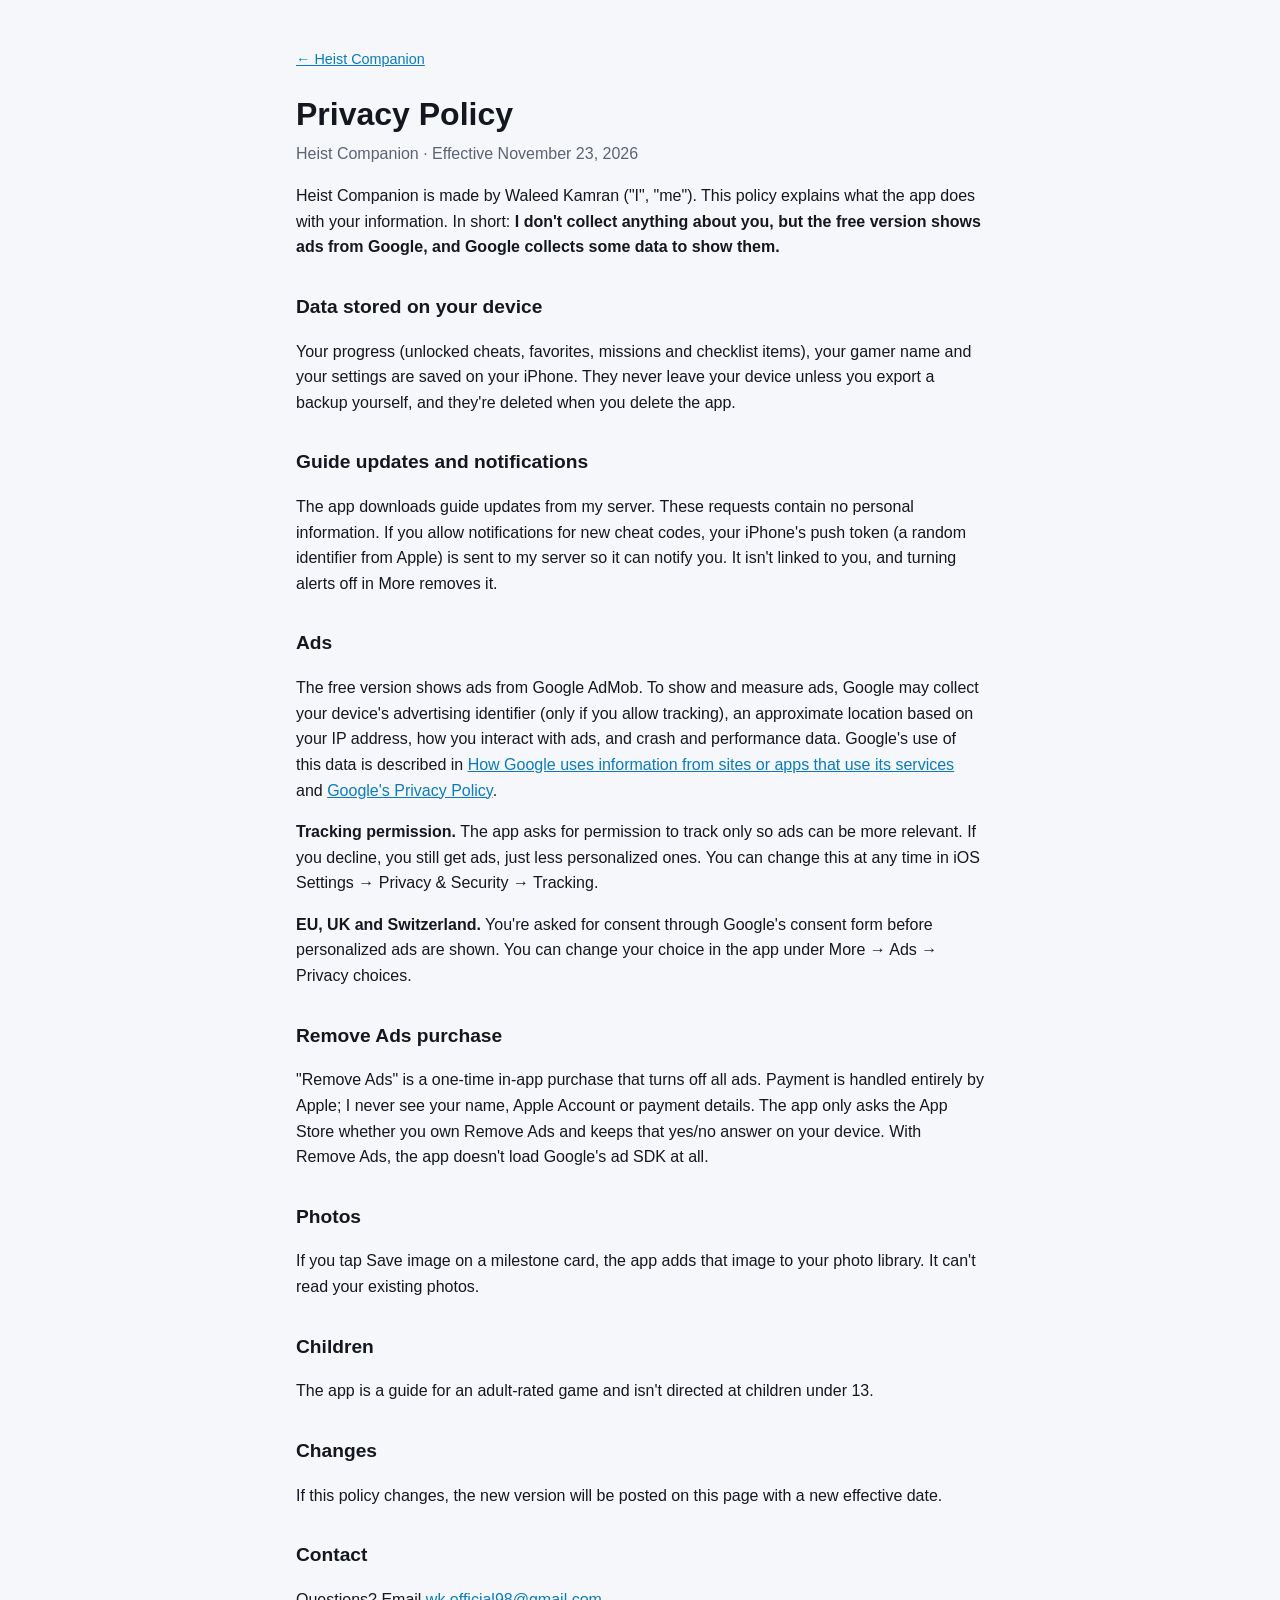
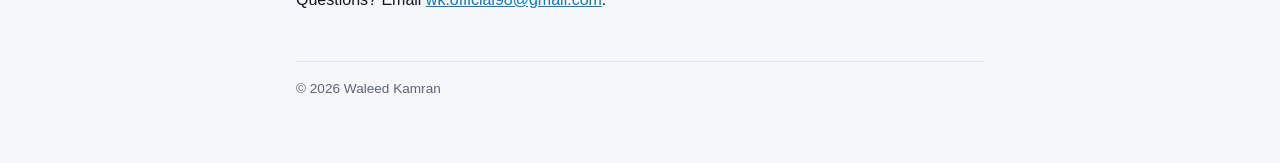
==== heist-companion/privacy.html @ 7ec5198a "Add Heist Companion support and privacy pages Co-Authored-By: Claude Opus 5.5 <noreply@anthropic.com" ====
<!doctype html>
<html lang="en">
<head>
  <meta charset="utf-8">
  <meta name="viewport" content="width=device-width, initial-scale=1">
  <title>Heist Companion — Privacy Policy</title>
  <link rel="stylesheet" href="../style.css">
</head>
<body>
<main>
  <nav><a href="./">&larr; Heist Companion</a></nav>
  <h1>Privacy Policy</h1>
  <p class="muted">Heist Companion · Effective November 23, 2026</p>

  <p>Heist Companion is made by Waleed Kamran ("I", "me"). This policy explains what the app does with your information. In short: <strong>I don't collect anything about you, but the free version shows ads from Google, and Google collects some data to show them.</strong></p>

  <h2>Data stored on your device</h2>
  <p>Your progress (unlocked cheats, favorites, missions and checklist items), your gamer name and your settings are saved on your iPhone. They never leave your device unless you export a backup yourself, and they're deleted when you delete the app.</p>

  <h2>Guide updates and notifications</h2>
  <p>The app downloads guide updates from my server. These requests contain no personal information. If you allow notifications for new cheat codes, your iPhone's push token (a random identifier from Apple) is sent to my server so it can notify you. It isn't linked to you, and turning alerts off in More removes it.</p>

  <h2>Ads</h2>
  <p>The free version shows ads from Google AdMob. To show and measure ads, Google may collect your device's advertising identifier (only if you allow tracking), an approximate location based on your IP address, how you interact with ads, and crash and performance data. Google's use of this data is described in <a href="https://policies.google.com/technologies/ads">How Google uses information from sites or apps that use its services</a> and <a href="https://policies.google.com/privacy">Google's Privacy Policy</a>.</p>
  <p><strong>Tracking permission.</strong> The app asks for permission to track only so ads can be more relevant. If you decline, you still get ads, just less personalized ones. You can change this at any time in iOS Settings → Privacy &amp; Security → Tracking.</p>
  <p><strong>EU, UK and Switzerland.</strong> You're asked for consent through Google's consent form before personalized ads are shown. You can change your choice in the app under More → Ads → Privacy choices.</p>

  <h2>Remove Ads purchase</h2>
  <p>"Remove Ads" is a one-time in-app purchase that turns off all ads. Payment is handled entirely by Apple; I never see your name, Apple Account or payment details. The app only asks the App Store whether you own Remove Ads and keeps that yes/no answer on your device. With Remove Ads, the app doesn't load Google's ad SDK at all.</p>

  <h2>Photos</h2>
  <p>If you tap Save image on a milestone card, the app adds that image to your photo library. It can't read your existing photos.</p>

  <h2>Children</h2>
  <p>The app is a guide for an adult-rated game and isn't directed at children under 13.</p>

  <h2>Changes</h2>
  <p>If this policy changes, the new version will be posted on this page with a new effective date.</p>

  <h2>Contact</h2>
  <p>Questions? Email <a href="mailto:wk.official98@gmail.com">wk.official98@gmail.com</a>.</p>

  <footer>&copy; 2026 Waleed Kamran</footer>
</main>
</body>
</html>
---- style.css ----
:root{--bg:#0d0f14;--card:#161a22;--text:#e8eaf0;--muted:#9aa3b2;--accent:#4fd1ff;--line:#262c38;--btn-text:#0d0f14}
@media (prefers-color-scheme: light){:root{--bg:#f6f7fa;--card:#fff;--text:#14171f;--muted:#5b6474;--accent:#0a7bbd;--line:#e1e4ea;--btn-text:#fff}}
*{box-sizing:border-box}
body{margin:0;background:var(--bg);color:var(--text);font:16px/1.6 -apple-system,BlinkMacSystemFont,"Segoe UI",Roboto,sans-serif}
main{max-width:720px;margin:0 auto;padding:48px 16px 64px}
h1{font-size:2rem;line-height:1.2;margin:0 0 8px}
h2{font-size:1.2rem;margin:32px 0 8px}
a{color:var(--accent)}
ul{padding-left:20px}
.muted{color:var(--muted);margin-top:0}
nav{font-size:.9rem;margin-bottom:24px}
.card{display:flex;gap:16px;align-items:center;background:var(--card);border:1px solid var(--line);border-radius:16px;padding:16px;margin:16px 0;text-decoration:none;color:var(--text)}
.card:hover{border-color:var(--accent)}
.card img{width:64px;height:64px;border-radius:14px;flex:none}
.card strong{display:block;font-size:1.1rem}
.card span{color:var(--muted)}
.hero{display:flex;gap:20px;align-items:center;margin-bottom:8px}
.hero img{width:96px;height:96px;border-radius:22px;flex:none}
@media (max-width:480px){.hero{flex-direction:column;align-items:flex-start}}
.button{display:inline-block;background:var(--accent);color:var(--btn-text);padding:10px 18px;border-radius:10px;text-decoration:none;font-weight:600}
footer{color:var(--muted);font-size:.85rem;margin-top:48px;border-top:1px solid var(--line);padding-top:16px}
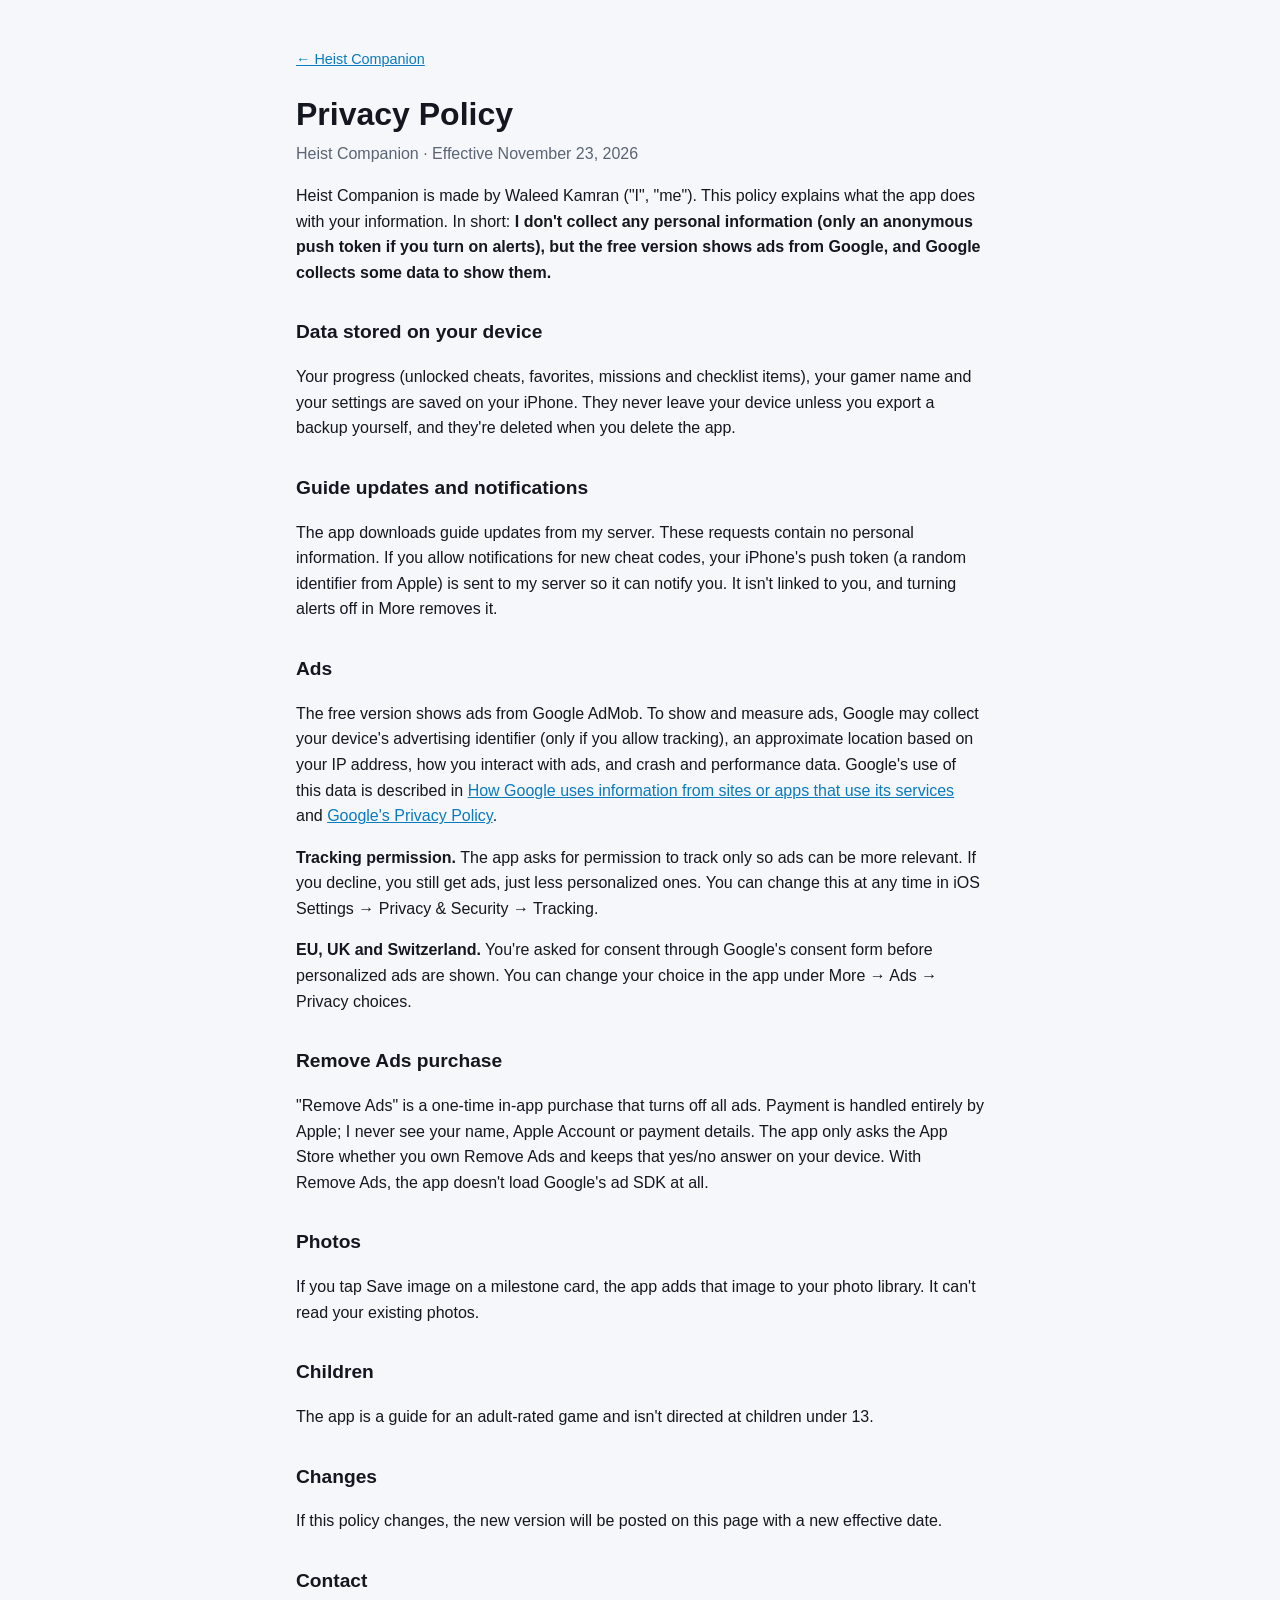
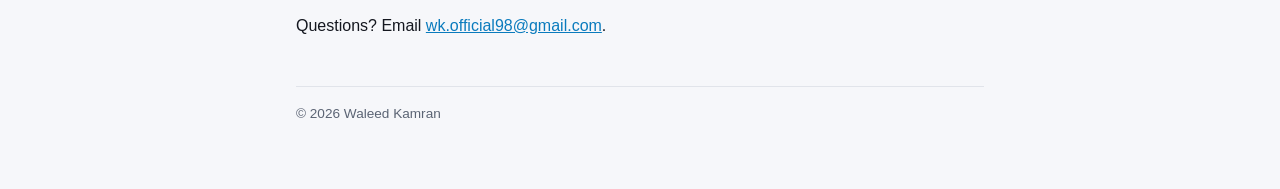
==== commit 44b3d68a: "Heist Companion privacy: mention push token in the summary Co-Authored-By: Claude Opus 5.5 <noreply@" ====
--- a/heist-companion/privacy.html
+++ b/heist-companion/privacy.html
@@ -12,7 +12,7 @@
   <h1>Privacy Policy</h1>
   <p class="muted">Heist Companion · Effective November 23, 2026</p>
 
-  <p>Heist Companion is made by Waleed Kamran ("I", "me"). This policy explains what the app does with your information. In short: <strong>I don't collect anything about you, but the free version shows ads from Google, and Google collects some data to show them.</strong></p>
+  <p>Heist Companion is made by Waleed Kamran ("I", "me"). This policy explains what the app does with your information. In short: <strong>I don't collect any personal information (only an anonymous push token if you turn on alerts), but the free version shows ads from Google, and Google collects some data to show them.</strong></p>
 
   <h2>Data stored on your device</h2>
   <p>Your progress (unlocked cheats, favorites, missions and checklist items), your gamer name and your settings are saved on your iPhone. They never leave your device unless you export a backup yourself, and they're deleted when you delete the app.</p>
